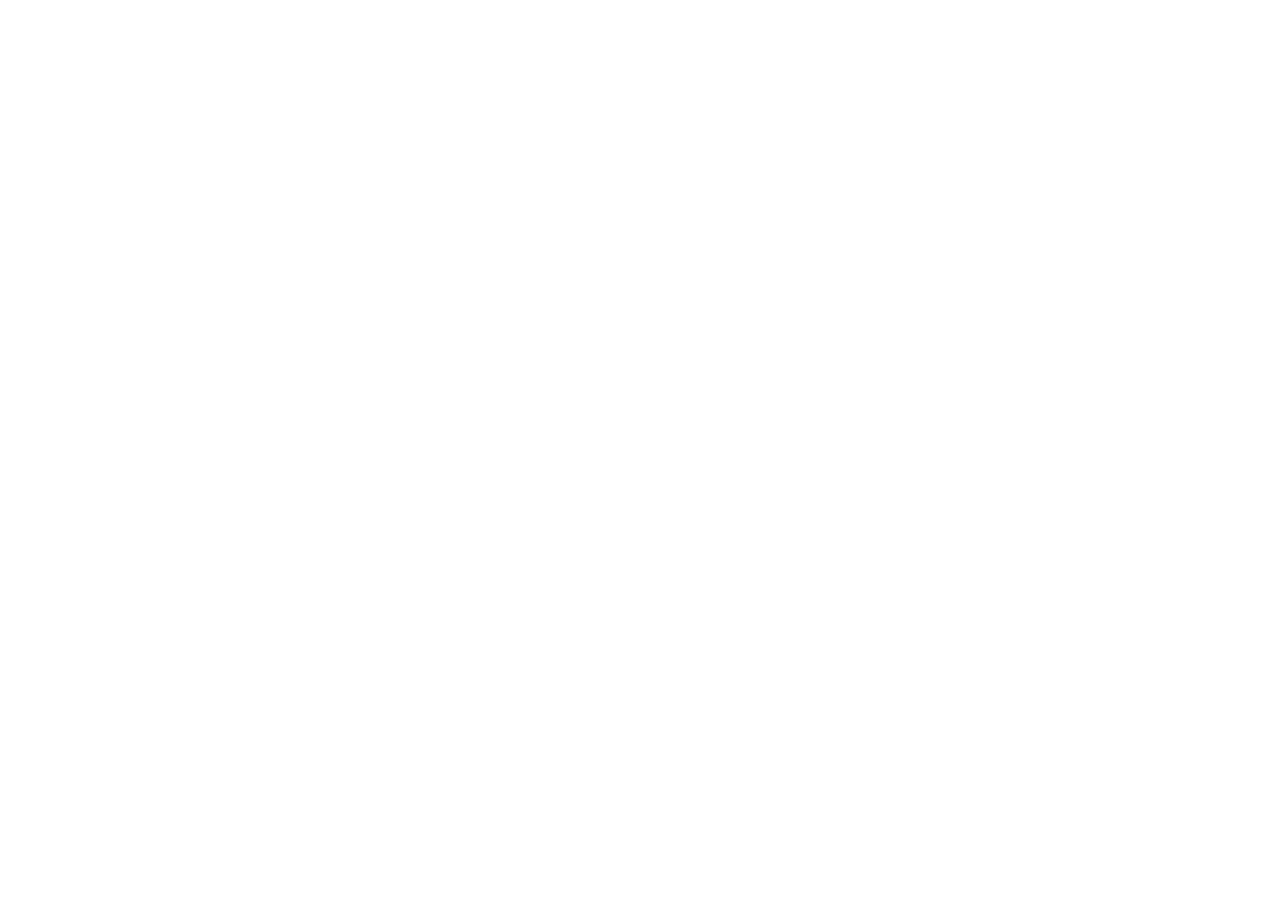
==== index.html @ 3fa6f73c "Create a project environment" ====
<!doctype html>
<html lang="ar" dir="rtl">
    <!-- Begin: Head Section -->
    <head>
        <meta charset="utf-8">
        <meta name="viewport" content="width=device-width, initial-scale=1">
        <title>Project-2 CSS</title>
        <!-- Begin: Css Files -->
        <link href="https://cdn.jsdelivr.net/npm/bootstrap@5.3.3/dist/css/bootstrap.min.css" rel="stylesheet" integrity="sha384-QWTKZyjpPEjISv5WaRU9OFeRpok6YctnYmDr5pNlyT2bRjXh0JMhjY6hW+ALEwIH" crossorigin="anonymous">
        <link rel="stylesheet" href="css/style.css">
        <!-- End: Css Files --> 
    </head>
    <!-- End: Head Section -->

    <!-- //////////////////////////////////////////////////////////////////////////////////////////////////////////////////////////////////// -->
    
    <!-- Begin: Body Section -->
    <body>
        <!-- Begin: Header Section -->
        <header>

        </header>
        <!-- Begin: Header Section -->

        <!-- ================================================================================================================================ -->
        <!-- ================================================================================================================================ -->

        <!-- Begin: Main Section -->

        <!-- Begin: Main Section -->

        <!-- ================================================================================================================================ -->
        <!-- ================================================================================================================================ -->
         
        <!-- Begin: Footer Section -->

        <!-- Begin: Footer Section -->

        <!-- //////////////////////////////////////////////////////////////////////////////////////////////////////////////////////////////// -->
        <!-- Begin: Js File For Bootstrap -->
        <script src="https://cdn.jsdelivr.net/npm/bootstrap@5.3.3/dist/js/bootstrap.bundle.min.js" integrity="sha384-YvpcrYf0tY3lHB60NNkmXc5s9fDVZLESaAA55NDzOxhy9GkcIdslK1eN7N6jIeHz" crossorigin="anonymous"></script>
        <!-- End: Js File For Bootstrap -->
    </body>
    <!-- End: Body Section -->
</html>
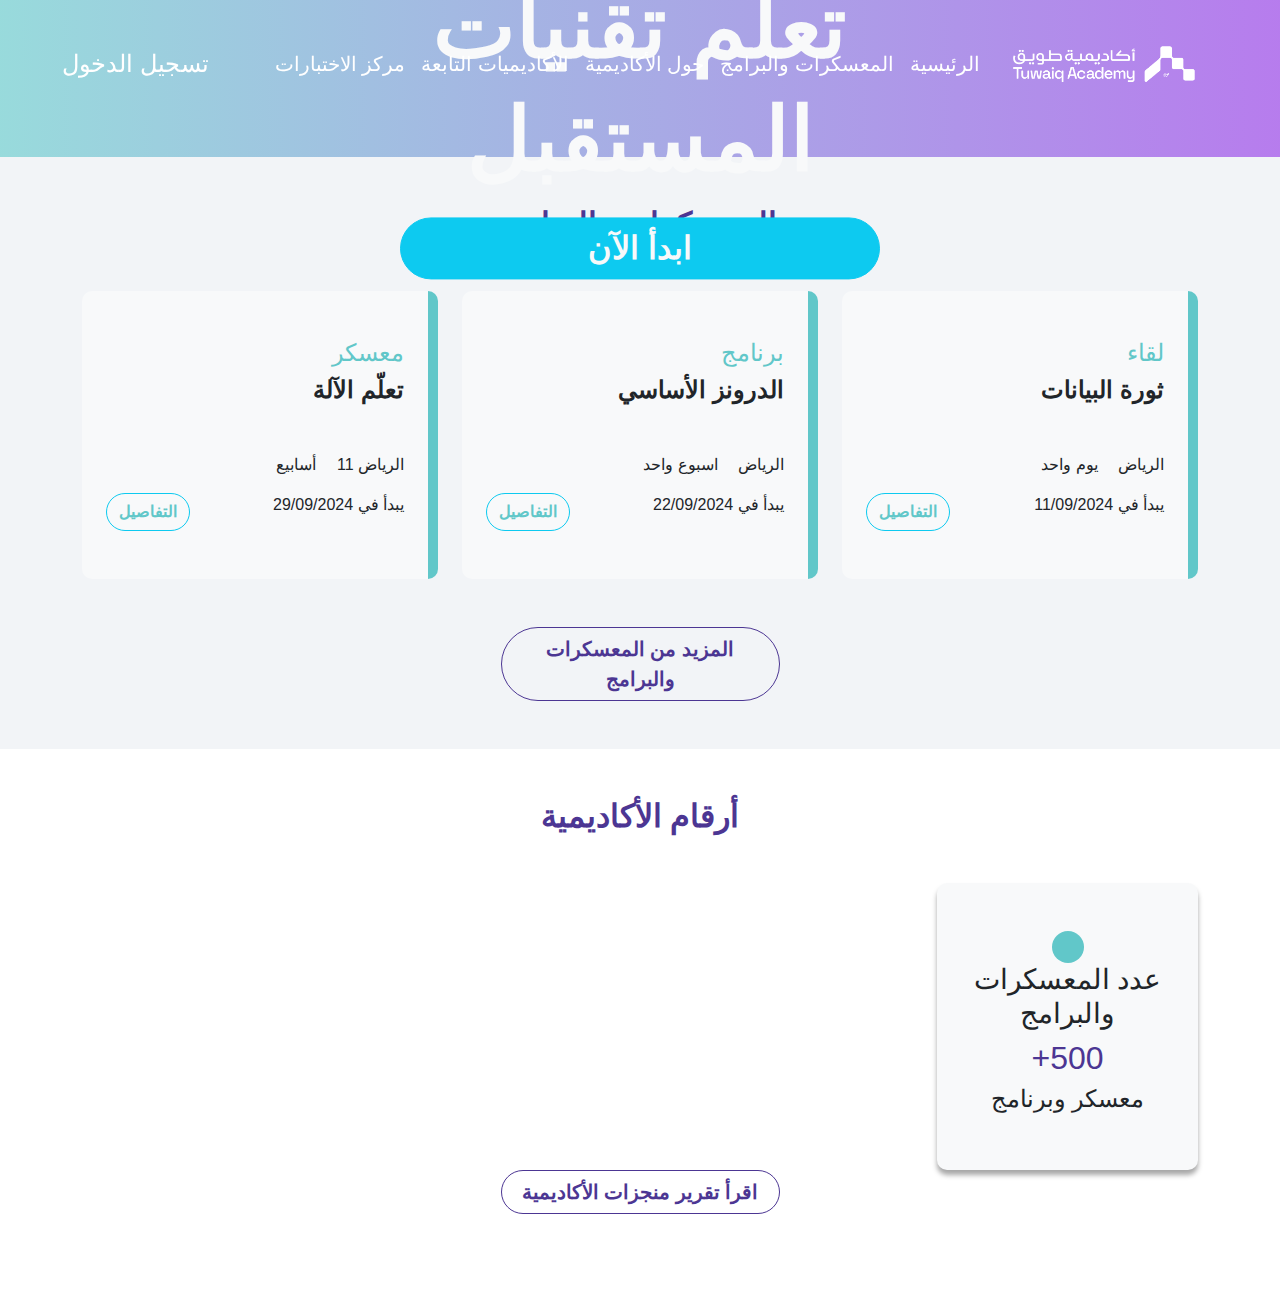
==== commit 0dea85d2: "Start Part Numbers Of Tuwaiq" ====
--- a/index.html
+++ b/index.html
@@ -7,6 +7,10 @@
         <title>Project-2 CSS</title>
         <!-- Begin: Css Files -->
         <link href="https://cdn.jsdelivr.net/npm/bootstrap@5.3.3/dist/css/bootstrap.min.css" rel="stylesheet" integrity="sha384-QWTKZyjpPEjISv5WaRU9OFeRpok6YctnYmDr5pNlyT2bRjXh0JMhjY6hW+ALEwIH" crossorigin="anonymous">
+        <link rel="preconnect" href="https://fonts.googleapis.com">
+        <link rel="preconnect" href="https://fonts.gstatic.com" crossorigin>
+        <link href="https://fonts.googleapis.com/css2?family=IBM+Plex+Sans+Arabic:wght@100;200;300;400;500;600;700&display=swap" rel="stylesheet">
+        <link rel="stylesheet" href="https://cdnjs.cloudflare.com/ajax/libs/font-awesome/6.6.0/css/all.min.css" integrity="sha512-Kc323vGBEqzTmouAECnVceyQqyqdsSiqLQISBL29aUW4U/M7pSPA/gEUZQqv1cwx4OnYxTxve5UMg5GT6L4JJg==" crossorigin="anonymous" referrerpolicy="no-referrer" />
         <link rel="stylesheet" href="css/style.css">
         <!-- End: Css Files --> 
     </head>
@@ -17,8 +21,79 @@
     <!-- Begin: Body Section -->
     <body>
         <!-- Begin: Header Section -->
-        <header>
-
+        <header class="position-relative w-100 h-100">
+            <!-- Begin: Navbar Section -->
+            <nav class="navbar navbar-expand-lg pt-3 fixed-top">
+                <div class="container-fluid me-5">
+                    <a class="navbar-brand" style="width: 200px;" href="index.html">
+                        <img src="images/logo.png" class="img-fluid" alt="Logo Of Website">
+                    </a>
+
+                    <button class="navbar-toggler bg-light" type="button" data-bs-toggle="collapse" data-bs-target="#navbarSupportedContent" aria-controls="navbarSupportedContent" aria-expanded="false" aria-label="Toggle navigation">
+                        <span class="navbar-toggler-icon"></span>
+                    </button>
+
+                    <div class="collapse navbar-collapse" id="navbarSupportedContent">
+                        <ul class="navbar-nav me-auto mb-2 mb-lg-0 w-100 p-3">
+                            <li class="nav-item d-flex align-items-center">
+                                <a class="nav-link active fs-5 fw-lighter" aria-current="page" href="index.html">
+                                    الرئيسية
+                                </a>
+                            </li>
+
+                            <li class="nav-item">
+                                <a class="nav-link fs-5 fw-lighter" href="https://tuwaiq.edu.sa/bootcamps?category=ac41152d-f228-8af4-8406-e0cda6df6c35&type=NORMAL">
+                                    المعسكرات والبرامج
+                                </a>
+                            </li>
+
+                            <li class="nav-item">
+                                <a class="nav-link fs-5 fw-lighter" href="about-tuwaiq.html">
+                                    حول الأكاديمية
+                                </a>
+                            </li>
+
+                            <li class="nav-item">
+                                <a class="nav-link fs-5 fw-lighter" href="#">
+                                    الأكاديميات التابعة
+                                </a>
+                            </li>
+
+                            <li class="nav-item">
+                                <a class="nav-link fs-5 fw-lighter" href="https://tuwaiq.edu.sa/testcenter">
+                                    مركز الاختبارات
+                                </a>
+                            </li>
+                        </ul>
+
+                        <div class="d-flex w-25">
+                            <a class="nav-link fs-4 fw-normal login" href="https://auth.tuwaiq.edu.sa/Identity/Account/Login?ReturnUrl=%2Fconnect%2Fauthorize%3Fclient_id%3Dtuwaiq_landing%26redirect_uri%3Dhttps%253A%252F%252Ftuwaiq.edu.sa%252Fsignin-oidc%26response_type%3Dcode%26scope%3Dopenid%2520profile%2520email%2520roles%2520identity_service_scope%2520initiatives_service_scope%2520forms_service_scope%2520landing_page_service_scope%2520operation_service_scope%26code_challenge%3DIh1VyEpwLc3MwgF4HR4FzEIBaDTBmeUr2RB46OrPZEs%26code_challenge_method%3DS256%26response_mode%3Dform_post%26nonce%3D638612178940738158.NGYwZDdhZmUtOGU0ZC00MmQ0LThjNDEtMWVhMmIyNzdkN2Y2YzljOWNiNzYtN2EyYS00MzM4LTlmOWQtM2Q2NDQ4ODhlMDA4%26state%[base64]%26x-client-SKU%3DID_NET6_0%26x-client-ver%3D6.35.0.0%26prompt%3D">
+                                تسجيل الدخول
+                            </a>
+                        </div>
+                    </div>
+                </div>
+            </nav>
+            <!-- End: Navbar Section -->
+             
+            <!-- ============================================================================================================================ -->
+            <!-- ============================================================================================================================ -->
+
+            <!-- Begin: Content For Header -->
+            <div class="headerContent">
+                <video src="https://tuwaiq.edu.sa/videos/introS2.mp4" style="max-height: 100vh; width: 100%" class="object-fit-cover" autoplay></video>
+
+                <div class="cover"></div>
+            
+                <div class="position-absolute top-50 start-50 translate-middle text-center w-50 mt-5">
+                    <h2 class="text-light fw-bold" style="font-size: 5.5em;">تعلم تقنيات</h2>
+
+                    <h2 class="text-light fw-bold" style="font-size: 5.5em;">المستقبل</h2>
+
+                    <a href="https://tuwaiq.edu.sa/bootcamps?category=ac41152d-f228-8af4-8406-e0cda6df6c35&type=NORMAL"><button class="btn btn-info w-75 rounded-pill text-light fw-bold mt-3" style="font-size: 2rem;">ابدأ الآن</button></a>
+                </div>
+            </div>
+            <!-- End: Content For Header -->
         </header>
         <!-- Begin: Header Section -->
 
@@ -26,7 +101,105 @@
         <!-- ================================================================================================================================ -->
 
         <!-- Begin: Main Section -->
-
+        <main>
+            <!-- Begin: Camps And Programs -->
+            <section class="camps-Programs py-5 text-center">
+                <div class="container">
+                    <h2 class="fs-2 fw-bold">المعسكرات والبرامج</h2>
+                    <div class="row my-5">
+                        <div class="col-sx-12 col-md-4">
+                            <div class="bg-light py-5 px-4 text-end campsProgramsCard">
+                                <h4>لقاء</h4>
+
+                                <h3 class="fs-4 fw-bold mb-5">ثورة البيانات</h3>
+
+                                <div>
+                                    <i class="fa-solid fa-location-dot fs-6"></i> <span class="fs-6">الرياض</span>
+                                    <i class="fa-solid fa-calendar-minus fs-6 me-3"></i> <span class="fs-6">يوم واحد</span>
+                                </div>
+
+                                <div class="d-flex justify-content-between mt-3">
+                                    <div><i class="fa-solid fa-calendar-days fs-6"></i> <span class="fs-6">يبدأ في 11/09/2024</span></div>
+                                    <a href="https://tuwaiq.edu.sa/bootcamp/LorMq9rw/view"><button class="btn btn-info rounded-pill bg-light fw-bold">التفاصيل</button></a>
+                                </div>
+                            </div>
+                        </div>
+
+                        <!-- ================================================================================================================ -->
+                        
+                        <div class="col-sx-12 col-md-4">
+                            <div class="bg-light py-5 px-4 text-end campsProgramsCard">
+                                <h4>برنامج</h4>
+
+                                <h3 class="fs-4 fw-bold mb-5">الدرونز الأساسي</h3>
+
+                                <div>
+                                    <i class="fa-solid fa-location-dot fs-6"></i> <span class="fs-6">الرياض</span>
+                                    <i class="fa-solid fa-calendar-minus fs-6 me-3"></i> <span class="fs-6">اسبوع واحد</span>
+                                </div>
+
+                                <div class="d-flex justify-content-between mt-3">
+                                    <div><i class="fa-solid fa-calendar-days fs-6"></i> <span class="fs-6">يبدأ في 22/09/2024</span></div>
+                                    <a href="https://tuwaiq.edu.sa/bootcamp/Wq76WMDP/view"><button class="btn btn-info rounded-pill bg-light fw-bold">التفاصيل</button></a>
+                                </div>
+                            </div>
+                        </div>
+
+                        <!-- ================================================================================================================ -->
+
+                        <div class="col-sx-12 col-md-4">
+                            <div class="bg-light py-5 px-4 text-end campsProgramsCard">
+                                <h4>معسكر</h4>
+
+                                <h3 class="fs-4 fw-bold mb-5">تعلّم الآلة</h3>
+
+                                <div>
+                                    <i class="fa-solid fa-location-dot fs-6"></i> <span class="fs-6">الرياض</span>
+                                    <i class="fa-solid fa-calendar-minus fs-6 me-3"></i> <span class="fs-6">11 أسابيع</span>
+                                </div>
+
+                                <div class="d-flex justify-content-between mt-3">
+                                    <div><i class="fa-solid fa-calendar-days fs-6"></i> <span class="fs-6">يبدأ في 29/09/2024</span></div>
+                                    <a href="https://tuwaiq.edu.sa/bootcamp/ER1LVQKN/view"><button class="btn btn-info rounded-pill bg-light fw-bold">التفاصيل</button></a>
+                                </div>
+                            </div>
+                        </div>
+                    </div>
+
+                    <a href="https://tuwaiq.edu.sa/bootcamps?category=ac41152d-f228-8af4-8406-e0cda6df6c35&type=NORMAL"><button class="btn w-25 rounded-pill text-light fs-5 fw-bold campsPrograms-btn">المزيد من المعسكرات والبرامج</button></a>
+                </div>
+            </section>
+            <!-- End: Camps And Programs -->
+
+            <!-- ---------------------------------------------------------------------------------------------------------------------------- -->
+            <!-- ---------------------------------------------------------------------------------------------------------------------------- -->
+            <!-- ---------------------------------------------------------------------------------------------------------------------------- -->
+            
+            <!-- Begin: Tuwaiq Numbers -->
+            <section class="tuwaiqNums py-5 text-center">
+                <div class="container">
+                    <h2 class="fs-2 fw-bold">أرقام الأكاديمية</h2>
+                    <div class="row my-5">
+                        <div class="col-sx-12 col-md-3">
+                            <div class="bg-light py-5 px-4 numbers">
+                                <div class="icon p-3 "><i class="fa-brands fa-space-awesome fs-1"></i></div>
+
+                                <h3>عدد المعسكرات والبرامج</h3>
+
+                                <h2>500+</h2>
+
+                                <h4>معسكر وبرنامج</h4>
+                            </div>
+                        </div>
+
+                        <!-- ================================================================================================================ -->
+
+
+                    <a href="https://tuwaiq.edu.sa/bootcamps?category=ac41152d-f228-8af4-8406-e0cda6df6c35&type=NORMAL"><button class="btn w-25 rounded-pill text-light fs-5 fw-bold numbers-btn">اقرأ تقرير منجزات الأكاديمية</button></a>
+                </div>
+            </section>
+            <!-- End: Tuwaiq Numbers -->
+        </main>
         <!-- Begin: Main Section -->
 
         <!-- ================================================================================================================================ -->
--- a/css/style.css
+++ b/css/style.css
@@ -0,0 +1,179 @@
+/* All Screens (Default) */
+/* For All In The Website */
+* {
+    margin: 0;
+    padding: 0;
+    box-sizing: 0;
+}
+/*=== For All In The Website ===*/
+/* =========================================================================================================================================== */
+/* =========================================================================================================================================== */
+/* Body */
+body {
+    font-size: 1rem;
+    font-weight: 400;
+    line-height: 1.5rem;
+    font-family: IBMPlexSansArabic, sans-serif !important;
+}  
+/*=== Body ===*/
+/* =========================================================================================================================================== */
+/* =========================================================================================================================================== */
+/* Elements */
+a {
+    color: inherit;
+    text-decoration: inherit;
+}
+/*=== Elements ===*/
+/* =========================================================================================================================================== */
+/* =========================================================================================================================================== */
+/* Header Section */
+header {
+    max-width: 100vw;
+    max-height: 100vh;
+}
+
+header nav {
+    z-index: 1000;
+}
+
+header nav a {
+    color: #fff !important;
+    transition: all 0.3s;
+}
+
+header nav a:hover {
+    color: rgb(97, 199, 201) !important;
+}
+
+header .cover {
+    background: linear-gradient(to left, rgba(144, 54, 228, 0.65), rgba(97, 199, 201, 0.65));
+    width: 100%;
+    height: 100%;
+    position: absolute;
+    top: 0;
+    right: 0;
+    color: blueviolet;
+}
+/*=== Header Section ===*/
+/* =========================================================================================================================================== */
+/* =========================================================================================================================================== */
+/* Camps And Programs */
+main .camps-Programs {
+    background-color: #F2F4F7;
+}
+
+main .camps-Programs .container h2,
+main .tuwaiqNums h2 {
+    color: #4C3693;
+}
+
+main .camps-Programs .campsProgramsCard {
+    border-radius: 10px;
+    border-right: 10px solid rgb(97, 199, 201);
+    transition: all 0.3s;
+}
+
+main .camps-Programs .campsProgramsCard:hover {
+    margin: -0.5rem !important;
+}
+
+main .camps-Programs .campsProgramsCard h4 {
+    color: rgb(97, 199, 201);
+}
+
+main .camps-Programs .campsProgramsCard i {
+    color: rgb(156, 156, 156);
+}
+
+main .camps-Programs .campsProgramsCard button {
+    color: rgb(97, 199, 201);
+    transition: all 0.3s;
+}
+
+main .camps-Programs .campsProgramsCard button:hover {
+    color: #fff;
+    background-color: rgb(9, 159, 161) !important;
+}
+
+main .camps-Programs .campsPrograms-btn,
+main .tuwaiqNums .numbers-btn {
+    color: #4C3693 !important;
+    background-color: transparent;
+    border: 1px solid #4C3693;
+    transition: all 0.3s;
+}
+
+main .camps-Programs .campsPrograms-btn:hover,
+main .tuwaiqNums .numbers-btn:hover {
+    color: #fff !important;
+    background-color: #4C3693 !important;
+}
+/*=== Camps And Programs ===*/
+/* ------------------------------------------------------------------------------------------------------------------------------------------- */
+/* ------------------------------------------------------------------------------------------------------------------------------------------- */
+/* ------------------------------------------------------------------------------------------------------------------------------------------- */
+/* Tuwaiq Numbers */
+main .tuwaiqNums .numbers {
+    box-shadow: 0px 5px 5px rgb(168, 168, 168);
+    border-radius: 10px;
+    display: flex;
+    flex-direction: column;
+    justify-content: center;
+    align-items: center;
+}
+
+main .tuwaiqNums .numbers .icon {
+    background-color: rgb(97, 199, 201) !important;
+    border-radius: 50%;
+    width: fit-content;
+}
+
+main .tuwaiqNums .numbers .icon i {
+    color: #fff;
+}
+/*=== Tuwaiq Numbers ===*/
+/*/// All Screens (Default) ///*/
+/* /////////////////////////////////////////////////////////////////////////////////////////////////////////////////////////////////////////// */
+/* /////////////////////////////////////////////////////////////////////////////////////////////////////////////////////////////////////////// */
+/* /////////////////////////////////////////////////////////////////////////////////////////////////////////////////////////////////////////// */
+/*/// Phones And Tablets, 992px And Down ///*/
+/* Large devices (laptops/desktops, 992px and up) */
+@media only screen and (max-width: 991px) {
+    /* Header Section */
+    header nav .container-fluid {
+        margin: 0 !important;
+    }
+
+    header nav .navbar-collapse {
+        height: 100vh;
+        width: 100vw;
+        margin: 0;
+        background-color: #fff;
+    }
+
+    header nav .navbar-collapse a {
+        color: rgb(156, 156, 156) !important;
+        margin-right: 10px;
+        font-size: 1.5rem !important;
+    }
+
+    header nav .navbar-collapse .login {
+        font-size: 1.85rem !important;
+    }
+
+    header nav .navbar-collapse ul .active {
+        color: #4931AF !important;
+    }
+    /*=== Header Section ===*/
+}
+/*/// Phones And Tablets, 992px And Down ///*/
+/* /////////////////////////////////////////////////////////////////////////////////////////////////////////////////////////////////////////// */
+/* /////////////////////////////////////////////////////////////////////////////////////////////////////////////////////////////////////////// */
+/* /////////////////////////////////////////////////////////////////////////////////////////////////////////////////////////////////////////// */
+/* Large devices (laptops/desktops, 992px and up) */
+/* @media only screen and (min-height: 650px) {
+    nav {
+        background-color: #fff !important;
+    }
+
+} */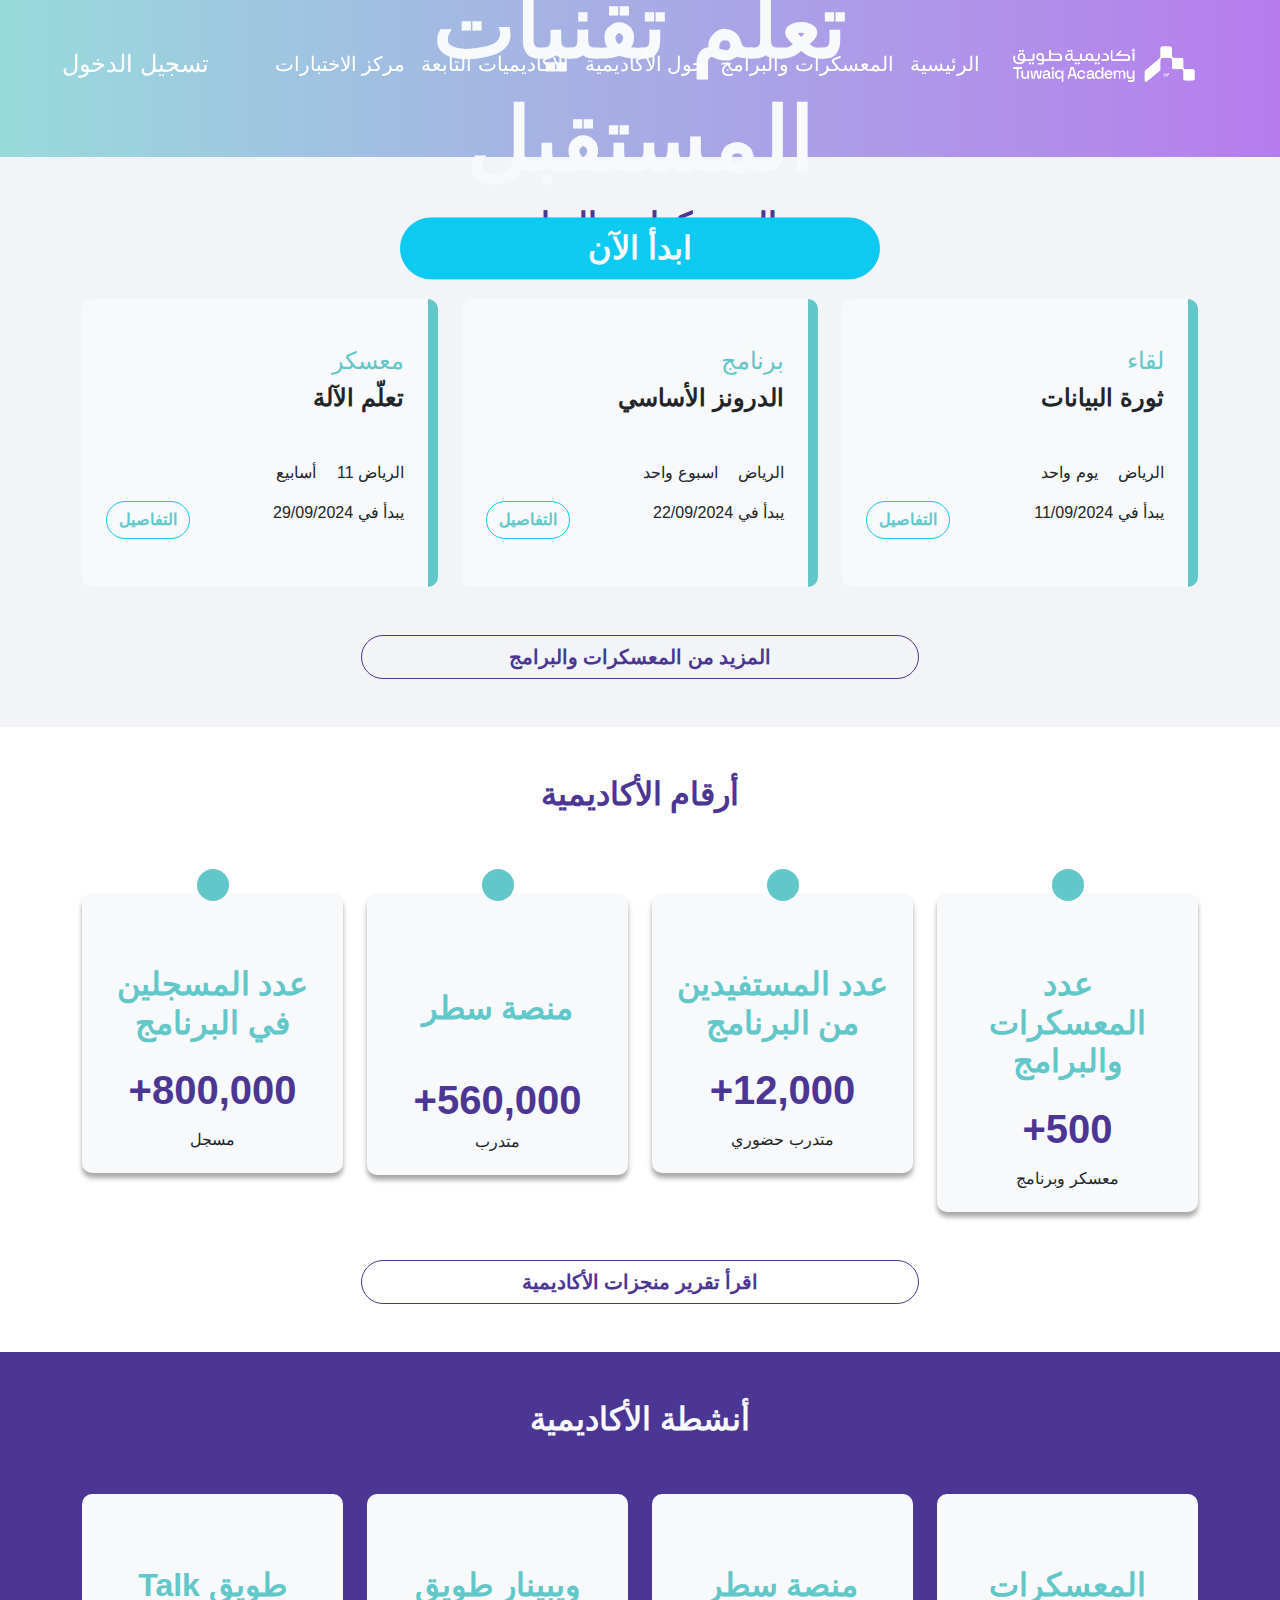
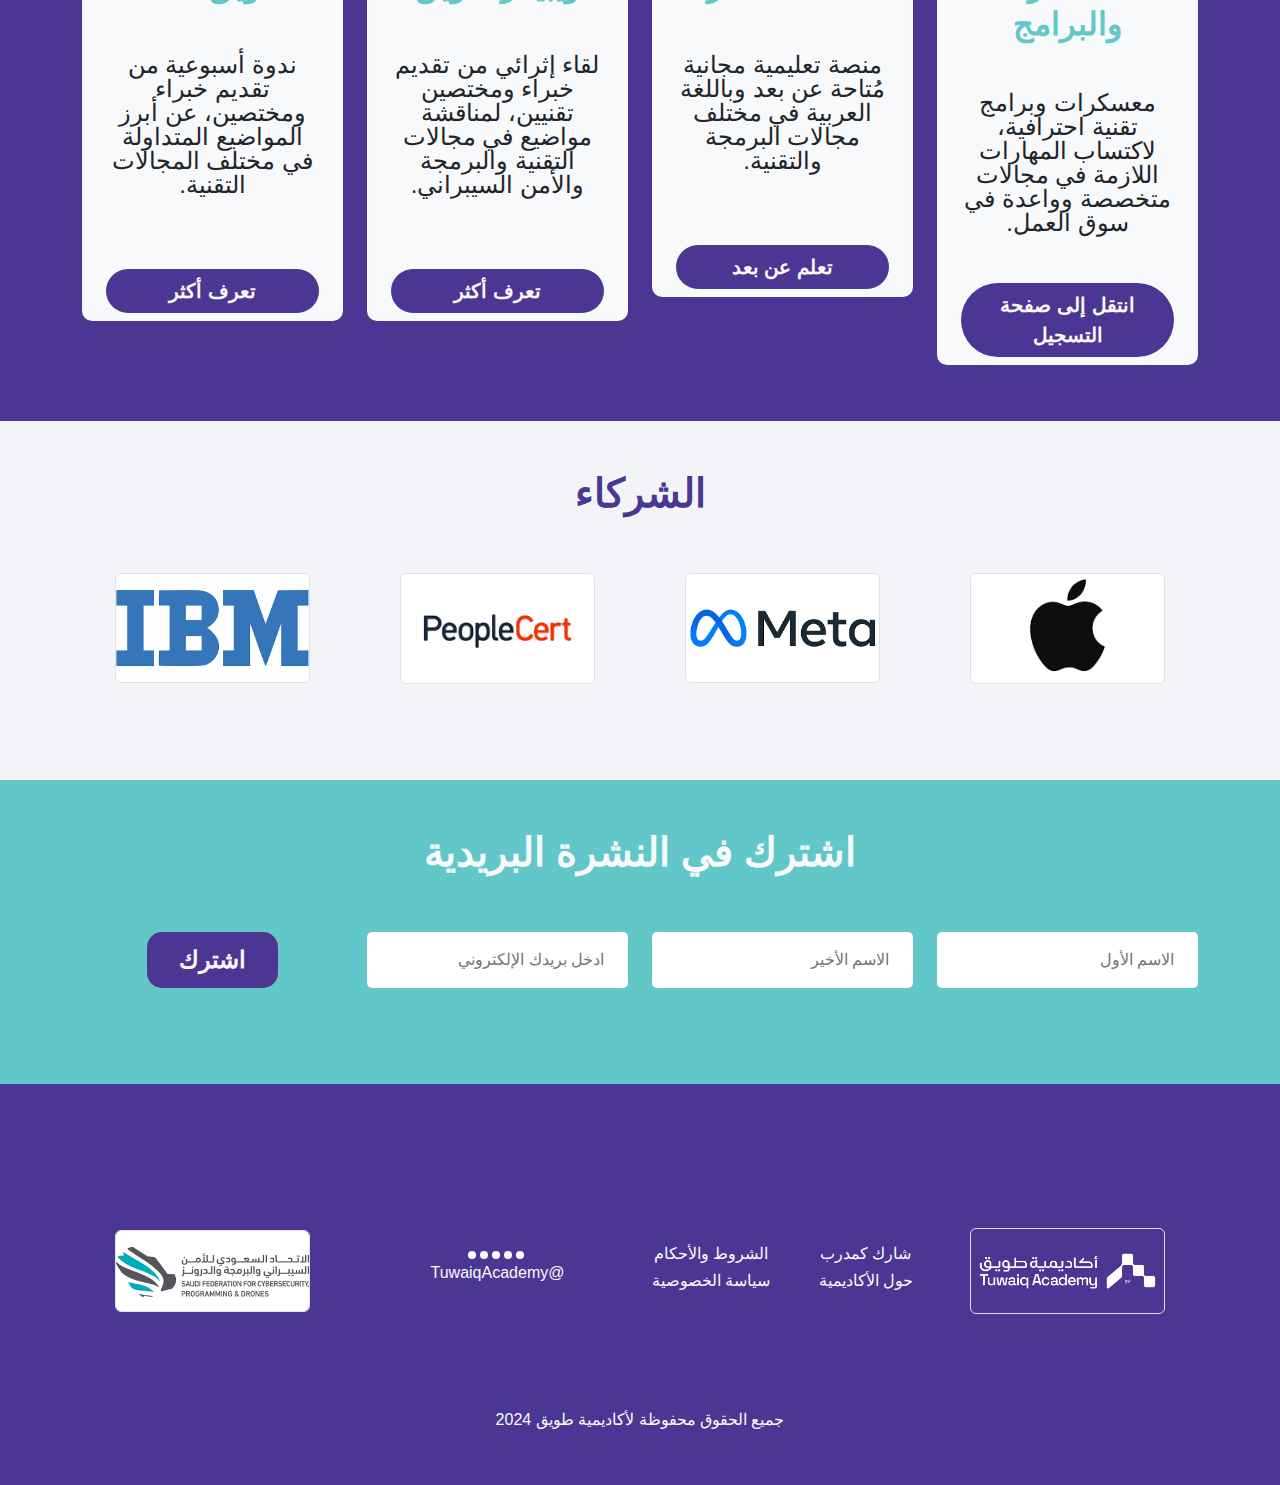
==== commit fd555070: "Finshed Home And About Pages" ====
--- a/index.html
+++ b/index.html
@@ -48,13 +48,13 @@
                             </li>
 
                             <li class="nav-item">
-                                <a class="nav-link fs-5 fw-lighter" href="about-tuwaiq.html">
+                                <a class="nav-link fs-5 fw-lighter" href="aboutTuwaiq.html">
                                     حول الأكاديمية
                                 </a>
                             </li>
 
                             <li class="nav-item">
-                                <a class="nav-link fs-5 fw-lighter" href="#">
+                                <a class="nav-link fs-5 fw-lighter" href="https://developeracademy.tuwaiq.edu.sa/">
                                     الأكاديميات التابعة
                                 </a>
                             </li>
@@ -107,7 +107,7 @@
                 <div class="container">
                     <h2 class="fs-2 fw-bold">المعسكرات والبرامج</h2>
                     <div class="row my-5">
-                        <div class="col-sx-12 col-md-4">
+                        <div class="col-xs-12 col-md-4 pt-2">
                             <div class="bg-light py-5 px-4 text-end campsProgramsCard">
                                 <h4>لقاء</h4>
 
@@ -127,7 +127,7 @@
 
                         <!-- ================================================================================================================ -->
                         
-                        <div class="col-sx-12 col-md-4">
+                        <div class="col-xs-12 col-md-4 pt-2">
                             <div class="bg-light py-5 px-4 text-end campsProgramsCard">
                                 <h4>برنامج</h4>
 
@@ -147,7 +147,7 @@
 
                         <!-- ================================================================================================================ -->
 
-                        <div class="col-sx-12 col-md-4">
+                        <div class="col-xs-12 col-md-4 pt-2">
                             <div class="bg-light py-5 px-4 text-end campsProgramsCard">
                                 <h4>معسكر</h4>
 
@@ -166,7 +166,9 @@
                         </div>
                     </div>
 
-                    <a href="https://tuwaiq.edu.sa/bootcamps?category=ac41152d-f228-8af4-8406-e0cda6df6c35&type=NORMAL"><button class="btn w-25 rounded-pill text-light fs-5 fw-bold campsPrograms-btn">المزيد من المعسكرات والبرامج</button></a>
+                    <a href="https://tuwaiq.edu.sa/bootcamps?category=ac41152d-f228-8af4-8406-e0cda6df6c35&type=NORMAL">
+                        <button class="btn w-50 rounded-pill text-light fs-5 fw-bold campsPrograms-btn">المزيد من المعسكرات والبرامج</button>
+                    </a>
                 </div>
             </section>
             <!-- End: Camps And Programs -->
@@ -180,25 +182,160 @@
                 <div class="container">
                     <h2 class="fs-2 fw-bold">أرقام الأكاديمية</h2>
                     <div class="row my-5">
-                        <div class="col-sx-12 col-md-3">
-                            <div class="bg-light py-5 px-4 numbers">
-                                <div class="icon p-3 "><i class="fa-brands fa-space-awesome fs-1"></i></div>
-
-                                <h3>عدد المعسكرات والبرامج</h3>
-
-                                <h2>500+</h2>
-
-                                <h4>معسكر وبرنامج</h4>
-                            </div>
-                        </div>
-
-                        <!-- ================================================================================================================ -->
-
-
-                    <a href="https://tuwaiq.edu.sa/bootcamps?category=ac41152d-f228-8af4-8406-e0cda6df6c35&type=NORMAL"><button class="btn w-25 rounded-pill text-light fs-5 fw-bold numbers-btn">اقرأ تقرير منجزات الأكاديمية</button></a>
+                        <div class="col-xs-12 col-md-3 pt-2">
+                            <div class="pt-4 cont-numbers">
+                                <div class="bg-light pt-5 pb-3 px-4 numbers">
+                                    <div class="icon p-3 mb-4"><i class="fa-brands fa-space-awesome fs-1 text-light"></i></div>
+
+                                    <h3 class="fs-2 fw-bold  my-4">عدد المعسكرات والبرامج</h3>
+
+                                    <h2 class="fs-1 fw-bold mb-3">500+</h2>
+
+                                    <h4 class=" fs-6 fw-normal">معسكر وبرنامج</h4>
+                                </div>
+                            </div>
+                        </div>
+
+                        <!-- ================================================================================================================ -->
+
+                        <div class="col-xs-12 col-md-3 pt-2">
+                            <div class="pt-4 cont-numbers">
+                                <div class="bg-light pt-5 pb-3 px-4 numbers">
+                                    <div class="icon p-3 mb-4"><i class="fa-solid fa-user fs-1 text-light"></i></div>
+
+                                    <h3 class="fs-2 fw-bold my-4">عدد المستفيدين من البرنامج</h3>
+
+                                    <h2 class="fs-1 fw-bold mb-3">12,000+</h2>
+
+                                    <h4 class=" fs-6 fw-normal">متدرب حضوري</h4>
+                                </div>
+                            </div>
+                        </div>
+
+                        <!-- ================================================================================================================ -->
+
+                        <div class="col-xs-12 col-md-3 pt-2">
+                            <div class="pt-4 cont-numbers">
+                                <div class="bg-light pt-5 pb-3 px-4 numbers">
+                                    <div class="icon p-3 mb-5"><i class="fa-solid fa-user fs-1 text-light"></i></div>
+
+                                    <h3 class="fs-2 fw-bold my-5">منصة سطر</h3>
+                                    <!-- <h3 class="fs-2 fw-bold mb-4">سطر</h3> -->
+
+
+                                    <h2 class="fs-1 fw-bold mb-2">560,000+</h2>
+
+                                    <h4 class=" fs-6 fw-normal">متدرب</h4>
+                                </div>
+                            </div>
+                        </div>
+
+                        <!-- ================================================================================================================ -->
+
+                        <div class="col-xs-12 col-md-3 pt-2">
+                            <div class="pt-4 cont-numbers">
+                                <div class="bg-light pt-5 pb-3 px-4 numbers">
+                                    <div class="icon p-3 mb-4"><i class="fa-solid fa-address-card fs-1 text-light"></i></div>
+
+                                    <h3 class="fs-2 fw-bold my-4">عدد المسجلين في البرنامج</h3>
+
+                                    <h2 class="fs-1 fw-bold mb-3">800,000+</h2>
+
+                                    <h4 class=" fs-6 fw-normal">مسجل</h4>
+                                </div>
+                            </div>
+                        </div>
+                    </div>
+                    
+                    <a href="https://tuwaiq.edu.sa/bootcamps?category=ac41152d-f228-8af4-8406-e0cda6df6c35&type=NORMAL">
+                        <button class="btn w-50 rounded-pill text-light fs-5 fw-bold numbers-btn">اقرأ تقرير منجزات الأكاديمية</button>
+                    </a>
                 </div>
             </section>
             <!-- End: Tuwaiq Numbers -->
+            
+            <!-- ---------------------------------------------------------------------------------------------------------------------------- -->
+            <!-- ---------------------------------------------------------------------------------------------------------------------------- -->
+            <!-- ---------------------------------------------------------------------------------------------------------------------------- -->
+
+            <!-- Begin: Tuwaiq Activities -->
+            <section class="tuwaiqActivities pt-5 pb-2 text-center">
+                <div class="container">
+                    <h2 class="fs-2 fw-bold text-light">أنشطة الأكاديمية</h2>
+                    <div class="row my-5">
+                        <div class="col-xs-12 col-md-3 pt-2">
+                            <div class="bg-light pt-3 pb-2 px-4 activities">
+                                <div class="icon p-3 mb-4"><i class="fa-solid fa-laptop fs-1"></i></div>
+
+                                <h3 class="fs-2 fw-bold mb-4">المعسكرات والبرامج</h3>
+
+                                <p class="fs-4 fw-light my-5">
+                                    معسكرات وبرامج تقنية احترافية، لاكتساب المهارات اللازمة في مجالات متخصصة وواعدة في سوق العمل.
+                                </p>
+
+                                <a href="https://tuwaiq.edu.sa/bootcamps?category=ac41152d-f228-8af4-8406-e0cda6df6c35&type=NORMAL">
+                                    <button class="btn w-100 rounded-pill text-light fs-5 fw-bold numbers-btn">انتقل إلى صفحة التسجيل</button>
+                                </a>
+                            </div>
+                        </div>
+
+                        <!-- ================================================================================================================ -->
+
+                        <div class="col-xs-12 col-md-3 pt-2">
+                            <div class="bg-light pt-3 pb-2 px-4 activities">
+                                <div class="icon p-3 mb-4"><i class="fa-solid fa-laptop fs-1"></i></div>
+
+                                <h3 class="fs-2 fw-bold mb-4">منصة سطر</h3>
+
+                                <p class="fs-4 fw-light my-5">
+                                    منصة تعليمية مجانية مُتاحة عن بعد وباللغة العربية في مختلف مجالات البرمجة والتقنية.
+                                </p>
+
+                                <a href="https://tuwaiq.edu.sa/?gad_source=1&gclid=Cj0KCQjw8--2BhCHARIsAF_w1gyJGF_gx_XAJBi-ZCWEc-FyyfCrYmHVO2xnDCE76ySZfVaNnAuny2EaAmV9EALw_wcB">
+                                    <button class="btn w-100 rounded-pill text-light fs-5 fw-bold numbers-btn mt-4">تعلم عن بعد</button>
+                                </a>
+                            </div>
+                        </div>
+
+                        <!-- ================================================================================================================ -->
+
+                        <div class="col-xs-12 col-md-3 pt-2">
+                            <div class="bg-light pt-3 pb-2 px-4 activities">
+                                <div class="icon p-3 mb-4"><i class="fa-solid fa-laptop fs-1"></i></div>
+
+                                <h3 class="fs-2 fw-bold mb-4">ويبينار طويق</h3>
+
+                                <p class="fs-4 fw-light my-5">
+                                    لقاء إثرائي من تقديم خبراء ومختصين تقنيين، لمناقشة مواضيع في مجالات التقنية والبرمجة والأمن السيبراني.
+                                </p>
+
+                                <a href="https://tuwaiq.edu.sa/?gad_source=1&gclid=Cj0KCQjw8--2BhCHARIsAF_w1gyJGF_gx_XAJBi-ZCWEc-FyyfCrYmHVO2xnDCE76ySZfVaNnAuny2EaAmV9EALw_wcB">
+                                    <button class="btn w-100 rounded-pill text-light fs-5 fw-bold numbers-btn mt-4">تعرف أكثر</button>
+                                </a>
+                            </div>
+                        </div>
+
+                        <!-- ================================================================================================================ -->
+
+                        <div class="col-xs-12 col-md-3 pt-2">
+                            <div class="bg-light pt-3 pb-2 px-4 activities">
+                                <div class="icon p-3 mb-4"><i class="fa-solid fa-laptop fs-1"></i></div>
+
+                                <h3 class="fs-2 fw-bold mb-4">طويق Talk</h3>
+
+                                <p class="fs-4 fw-light my-5">
+                                    ندوة أسبوعية من تقديم خبراء ومختصين، عن أبرز المواضيع المتداولة في مختلف المجالات التقنية.
+                                </p>
+
+                                <a href="https://tuwaiq.edu.sa/?gad_source=1&gclid=Cj0KCQjw8--2BhCHARIsAF_w1gyJGF_gx_XAJBi-ZCWEc-FyyfCrYmHVO2xnDCE76ySZfVaNnAuny2EaAmV9EALw_wcB">
+                                    <button class="btn w-100 rounded-pill text-light fs-5 fw-bold numbers-btn mt-4">تعرف أكثر</button>
+                                </a>
+                            </div>
+                        </div>
+                    </div>
+                </div>
+            </section>
+            <!-- End: Tuwaiq Activities -->
         </main>
         <!-- Begin: Main Section -->
 
@@ -206,7 +343,205 @@
         <!-- ================================================================================================================================ -->
          
         <!-- Begin: Footer Section -->
-
+        <footer class="text-center">
+            <!-- Begin: Partners Section -->
+            <section class="partners py-5">
+                <div class="container">
+                    <h2 class="fs-1 fw-semibold">الشركاء</h2>
+
+                    <div class="row my-5">
+                        <div class="col-xs-12 col-md-3 pt-2">
+                            <div>
+                                <img src="images/apple.png" class="object-fit-xxl-contain border rounded w-75" alt="Apple Image">
+                            </div>
+                        </div>
+
+                        <!-- ================================================================================================================ -->
+
+                        <div class="col-xs-12 col-md-3 pt-2">
+                            <div>
+                                <img src="images/meta.png" class="object-fit-xxl-contain border rounded w-75" alt="Meta Image">
+                            </div>
+                        </div>
+
+                        <!-- ================================================================================================================ -->
+                        
+                        <div class="col-xs-12 col-md-3 pt-2">
+                            <div>
+                                <img src="images/peoplecert.png" class="object-fit-xxl-contain border rounded w-75" alt="People Cert Image">
+                            </div>
+                        </div>
+
+                        <!-- ================================================================================================================ -->
+
+                        <div class="col-xs-12 col-md-3 pt-2">
+                            <div>
+                                <img src="images/ibm.png" class="object-fit-xxl-contain border rounded w-75" alt="IBM Image">
+                            </div>
+                        </div>
+                    </div>
+                </div>
+            </section>
+            <!-- End: Partners Section -->
+
+            <!-- ---------------------------------------------------------------------------------------------------------------------------- -->
+            <!-- ---------------------------------------------------------------------------------------------------------------------------- -->
+            <!-- ---------------------------------------------------------------------------------------------------------------------------- -->
+
+            <!-- Begin: Newsletter Section -->
+            <section class="newsletter py-5">
+                <div class="container">
+                    <h2 class="fs-1 fw-semibold text-light">اشترك في النشرة البريدية</h2>
+                    
+                    <form action="https://tuwaiq.edu.sa/" method="POST" class="my-5 text-center">
+                        <div class="row">
+                            <div class="col-xs-12 col-md-3 pt-2">
+                                <div>
+                                    <input class="w-100 px-4 py-3" type="text" required placeholder="الاسم الأول">                                        
+                                </div>
+                            </div>
+
+                            <!-- ================================================================================================================ -->
+
+                            <div class="col-xs-12 col-md-3 pt-2">
+                                <div>
+                                    <input class="w-100 px-4 py-3" type="text" required placeholder="الاسم الأخير">
+                                </div>
+                            </div>
+
+                            <!-- ================================================================================================================ -->
+                            
+                            <div class="col-xs-12 col-md-3 pt-2">
+                                <div>
+                                    <input class="w-100 px-4 py-3" type="email" required placeholder="ادخل بريدك الإلكتروني">
+                                </div>
+                            </div>
+
+                            <!-- ================================================================================================================ -->
+
+                            <div class="col-xs-12 col-md-3 pt-2">
+                                <div>
+                                    <input class="btn-newsletter w-50 px-4 py-3 text-light fw-bold fs-4" type="button" value="اشترك">
+                                </div>
+                            </div>
+                        </div>
+                    </form>
+                </div>
+            </section>
+            <!-- End: Newsletter Section -->
+
+            <!-- ---------------------------------------------------------------------------------------------------------------------------- -->
+            <!-- ---------------------------------------------------------------------------------------------------------------------------- -->
+            <!-- ---------------------------------------------------------------------------------------------------------------------------- -->
+
+            <!-- Begin: Finish Footer Section -->
+            <section class="finishFooter py-5">
+                <div class="container">
+                        <div class="row d-flex align-items-center py-5">
+                            <div class="col-xs-12 col-md-3 mt-5">
+                                <div>
+                                    <img src="images/logo.png" class="object-fit-xxl-contain border rounded w-75" alt="Logo Image">                        
+                                </div>
+                            </div>
+
+                            <!-- ================================================================================================================ -->
+
+                            <div class="col-xs-12 col-md-3 mt-5 d-flex justify-content-between">
+                                <div>
+                                    <a href="https://tuwaiq.edu.sa/">
+                                        <h4 class="fs-6 fw-normal text-light">
+                                            شارك كمدرب
+                                        </h4>
+                                    </a>
+                                    <a href="aboutTuwaiq.html">
+                                        <h4 class="fs-6 fw-normal text-light">
+                                            حول الأكاديمية
+                                        </h4>
+                                    </a>
+                                </div>
+                                <div>
+                                    <a href="https://tuwaiq.edu.sa/">
+                                        <h4 class="fs-6 fw-normal text-light">
+                                            الشروط والأحكام 
+                                        </h4>
+                                    </a>
+                                    <a href="https://tuwaiq.edu.sa/">
+                                        <h4 class="fs-6 fw-normal text-light">
+                                            سياسة الخصوصية 
+                                        </h4>
+                                    </a>
+                                </div>
+                            </div>
+
+                            <!-- ================================================================================================================ -->
+                            
+                            <div class="col-xs-12 col-md-3 mt-5">
+                                <div>
+                                    <div class="d-flex justify-content-center" dir="ltr">
+                                        <div>
+                                            <a href="https://tuwaiq.edu.sa/">
+                                                <div class="contIcon p-1 me-1 mb-1">
+                                                    <i class="fa-brands fa-discord icon fs-6 fa-fw"></i>
+                                                </div>
+                                            </a>
+                                        </div> 
+
+                                        <div>
+                                            <a href="https://tuwaiq.edu.sa/">
+                                                <div class="contIcon p-1 me-1 mb-1">
+                                                    <i class="fa-brands fa-x-twitter icon fs-6 fa-fw"></i>
+                                                </div>
+                                            </a>
+                                        </div> 
+
+                                        <div>
+                                            <a href="https://tuwaiq.edu.sa/">
+                                                <div class="contIcon p-1 me-1 mb-1">
+                                                    <i class="fa-brands fa-youtube icon fs-6 fa-fw"></i>
+                                                </div>
+                                            </a>
+                                        </div> 
+
+                                        <div>
+                                            <a href="https://tuwaiq.edu.sa/">
+                                                <div class="contIcon p-1 me-1 mb-1">
+                                                    <i class="fa-brands fa-square-snapchat icon fs-6 fa-fw"></i>
+                                                </div>
+                                            </a>
+                                        </div> 
+
+                                        <div>
+                                            <a href="https://tuwaiq.edu.sa/">
+                                                <div class="contIcon p-1 me-1 mb-1">
+                                                    <i class="fa-brands fa-linkedin icon fs-6 fa-fw"></i>
+                                                </div>
+                                            </a>
+                                        </div> 
+                                    </div>
+                                    <h4 class="fs-6 fw-normal text-light">
+                                        @TuwaiqAcademy 
+                                    </h4>
+                                </div>
+                            </div>
+
+                            <!-- ================================================================================================================ -->
+
+                            <div class="col-xs-12 col-md-3 mt-5">
+                                <div>
+                                    <img src="images/logo2.png" class="object-fit-xxl-contain border rounded w-75" alt="Logo 2 Image">
+                                </div>
+                            </div>
+                        </div>
+
+                        <div class="d-flex justify-content-center align-items-center mt-5">
+                            <h3 class="fs-6 text-light">
+                                جميع الحقوق محفوظة لأكاديمية طويق 2024
+                            </h3>
+                        </div>
+                </div>
+            </section>
+            <!-- End: Finish Footer Section -->
+        </footer>
         <!-- Begin: Footer Section -->
 
         <!-- //////////////////////////////////////////////////////////////////////////////////////////////////////////////////////////////// -->
--- a/css/style.css
+++ b/css/style.css
@@ -54,9 +54,10 @@
     right: 0;
     color: blueviolet;
 }
-/*=== Header Section ===*/
-/* =========================================================================================================================================== */
-/* =========================================================================================================================================== */
+/*/// Header Section ///*/
+/* =========================================================================================================================================== */
+/* =========================================================================================================================================== */
+/* Main Section */
 /* Camps And Programs */
 main .camps-Programs {
     background-color: #F2F4F7;
@@ -122,16 +123,124 @@
     align-items: center;
 }
 
+main .tuwaiqNums .cont-numbers {
+    position: relative;
+}
+
 main .tuwaiqNums .numbers .icon {
     background-color: rgb(97, 199, 201) !important;
     border-radius: 50%;
     width: fit-content;
+    position: absolute;
+    top: 0;
+    left: 50;
+
 }
 
 main .tuwaiqNums .numbers .icon i {
     color: #fff;
 }
+
+main .tuwaiqNums .numbers h3 {
+    color: rgb(97, 199, 201) !important;
+}
+
+main .tuwaiqNums .numbers h2 {
+    color: #4C3693;
+}
 /*=== Tuwaiq Numbers ===*/
+/* ------------------------------------------------------------------------------------------------------------------------------------------- */
+/* ------------------------------------------------------------------------------------------------------------------------------------------- */
+/* ------------------------------------------------------------------------------------------------------------------------------------------- */
+/* Tuwaiq Activities */
+main .tuwaiqActivities {
+    background-color: #4C3693;
+}
+
+main .tuwaiqActivities .activities {
+    border-radius: 10px;
+}
+
+main .tuwaiqActivities .activities .icon i {
+    color: #4C3693;
+}
+
+main .tuwaiqActivities .activities h3 {
+    color: rgb(97, 199, 201);
+}
+
+main .tuwaiqActivities .activities a button {
+    background-color: #4C3693; 
+    transition: all 0.3s;
+}
+
+main .tuwaiqActivities .activities a button:hover {
+    background-color: #fff;
+    color: #4C3693 !important; 
+}
+/*=== Tuwaiq Activities ===*/
+/*/// Main Section ///*/
+/* =========================================================================================================================================== */
+/* =========================================================================================================================================== */
+/* Footer Section */
+/* Partners */
+footer .partners {
+    background-color: #F2F4F7;
+}
+
+footer .partners h2 {
+    color: #4C3693;
+}
+/*=== Partners ===*/
+/* ------------------------------------------------------------------------------------------------------------------------------------------- */
+/* ------------------------------------------------------------------------------------------------------------------------------------------- */
+/* ------------------------------------------------------------------------------------------------------------------------------------------- */
+/* Newsletter */
+footer .newsletter {
+    background-color: rgb(97, 199, 201);
+}
+
+footer .newsletter input {
+    border-radius: 5px;
+    border: none;
+    outline: #4931AF;
+}
+
+footer .newsletter .btn-newsletter {
+    background-color: #4C3693 !important;
+    transition: all 0.3s;
+    border-radius: 15px;
+}
+
+footer .newsletter .btn-newsletter:hover {
+    color: #4C3693 !important;
+    background-color: #fff !important;
+}
+/*=== Newsletter ===*/
+/* ------------------------------------------------------------------------------------------------------------------------------------------- */
+/* ------------------------------------------------------------------------------------------------------------------------------------------- */
+/* ------------------------------------------------------------------------------------------------------------------------------------------- */
+/* Finish Footer */
+footer .finishFooter {
+    background-color: #4C3693;
+}
+
+footer .finishFooter .contIcon {
+    background-color: #fff !important;
+    width: fit-content;
+    border-radius: 50%;
+}
+
+footer .finishFooter .contIcon:hover {
+    padding: 6px !important;
+}
+
+footer .finishFooter .icon {
+    color: #4C3693;
+}
+
+/*=== Finish Footer ===*/
+/*/// Footer Section ///*/
 /*/// All Screens (Default) ///*/
 /* /////////////////////////////////////////////////////////////////////////////////////////////////////////////////////////////////////////// */
 /* /////////////////////////////////////////////////////////////////////////////////////////////////////////////////////////////////////////// */
@@ -164,6 +273,14 @@
     header nav .navbar-collapse ul .active {
         color: #4931AF !important;
     }
+
+    header .headerContent h2 {
+        font-size: 2.6rem !important;
+    }
+
+    header .headerContent a button {
+        font-size: 1.3rem !important;
+    }
     /*=== Header Section ===*/
 }
 /*/// Phones And Tablets, 992px And Down ///*/
@@ -171,9 +288,8 @@
 /* /////////////////////////////////////////////////////////////////////////////////////////////////////////////////////////////////////////// */
 /* /////////////////////////////////////////////////////////////////////////////////////////////////////////////////////////////////////////// */
 /* Large devices (laptops/desktops, 992px and up) */
-/* @media only screen and (min-height: 650px) {
+/* @media only screen and (min-height: 100vh) {
     nav {
         background-color: #fff !important;
     }
-
 } */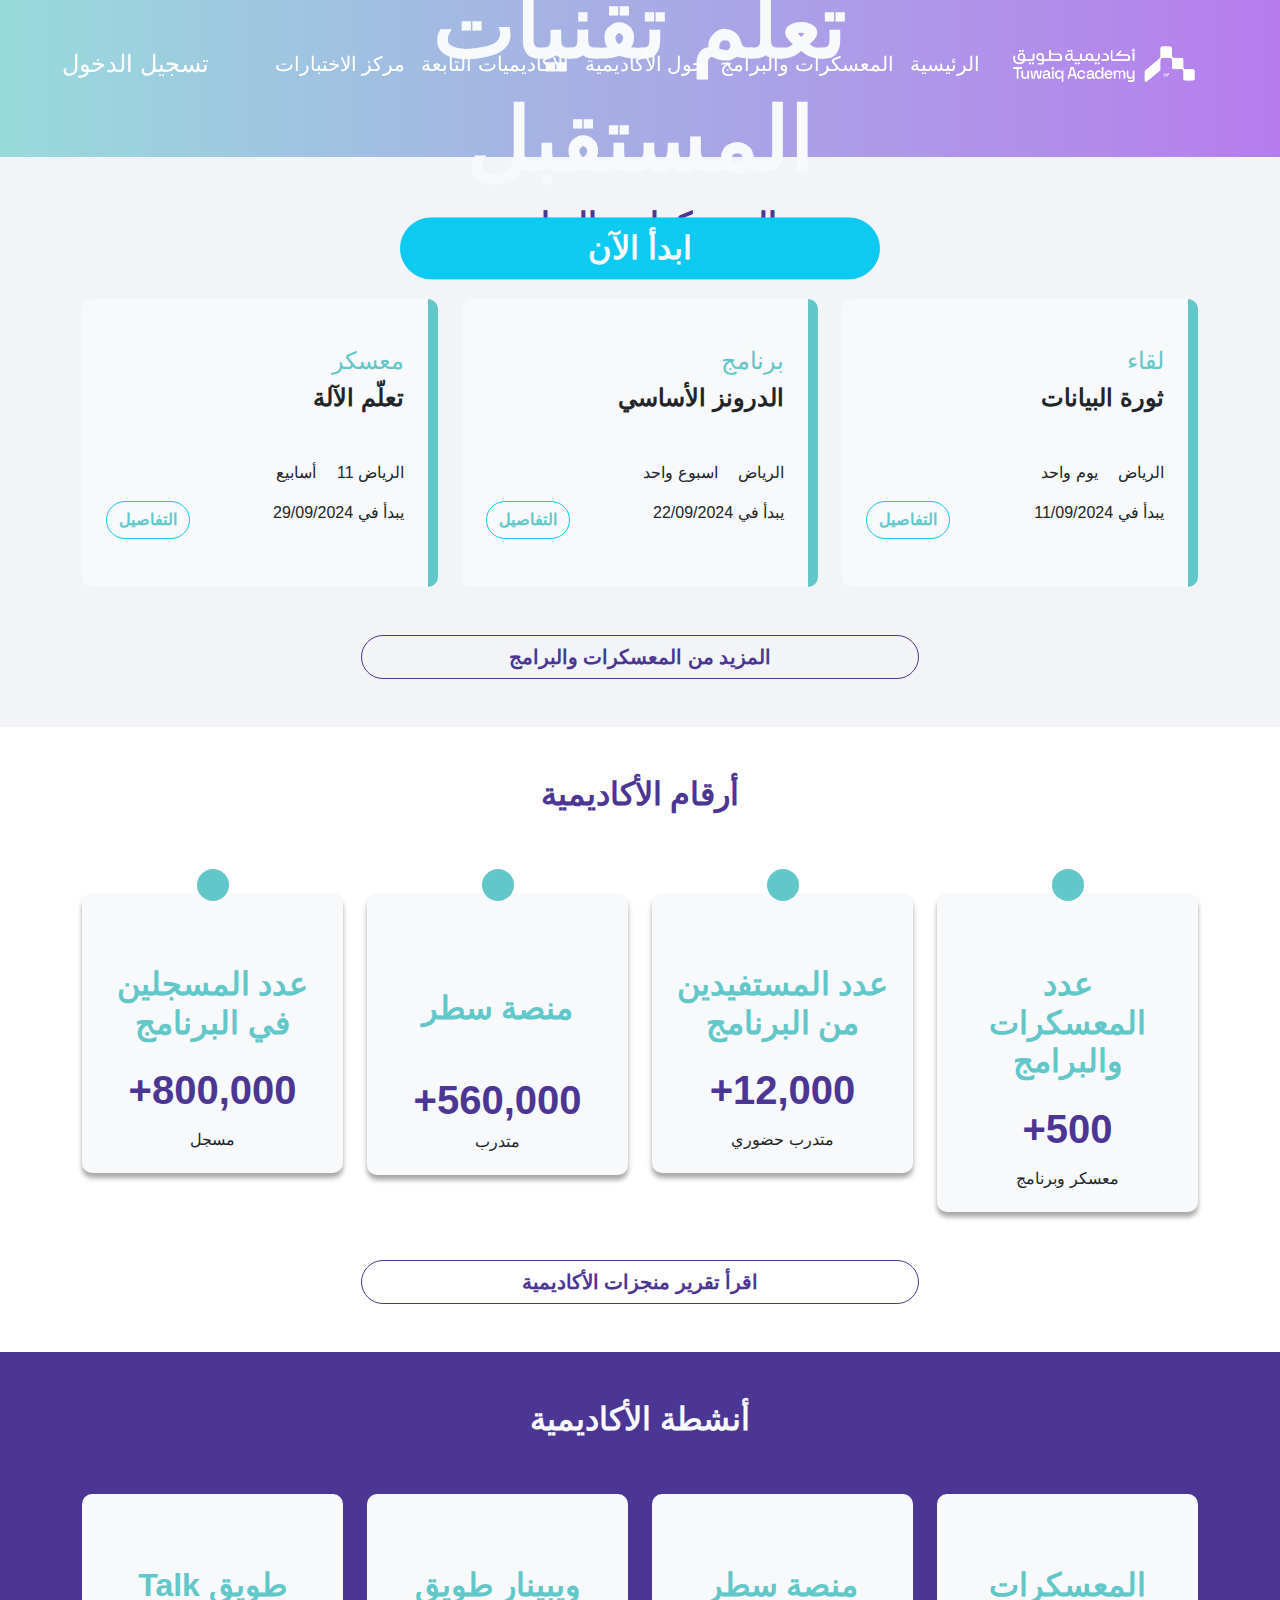
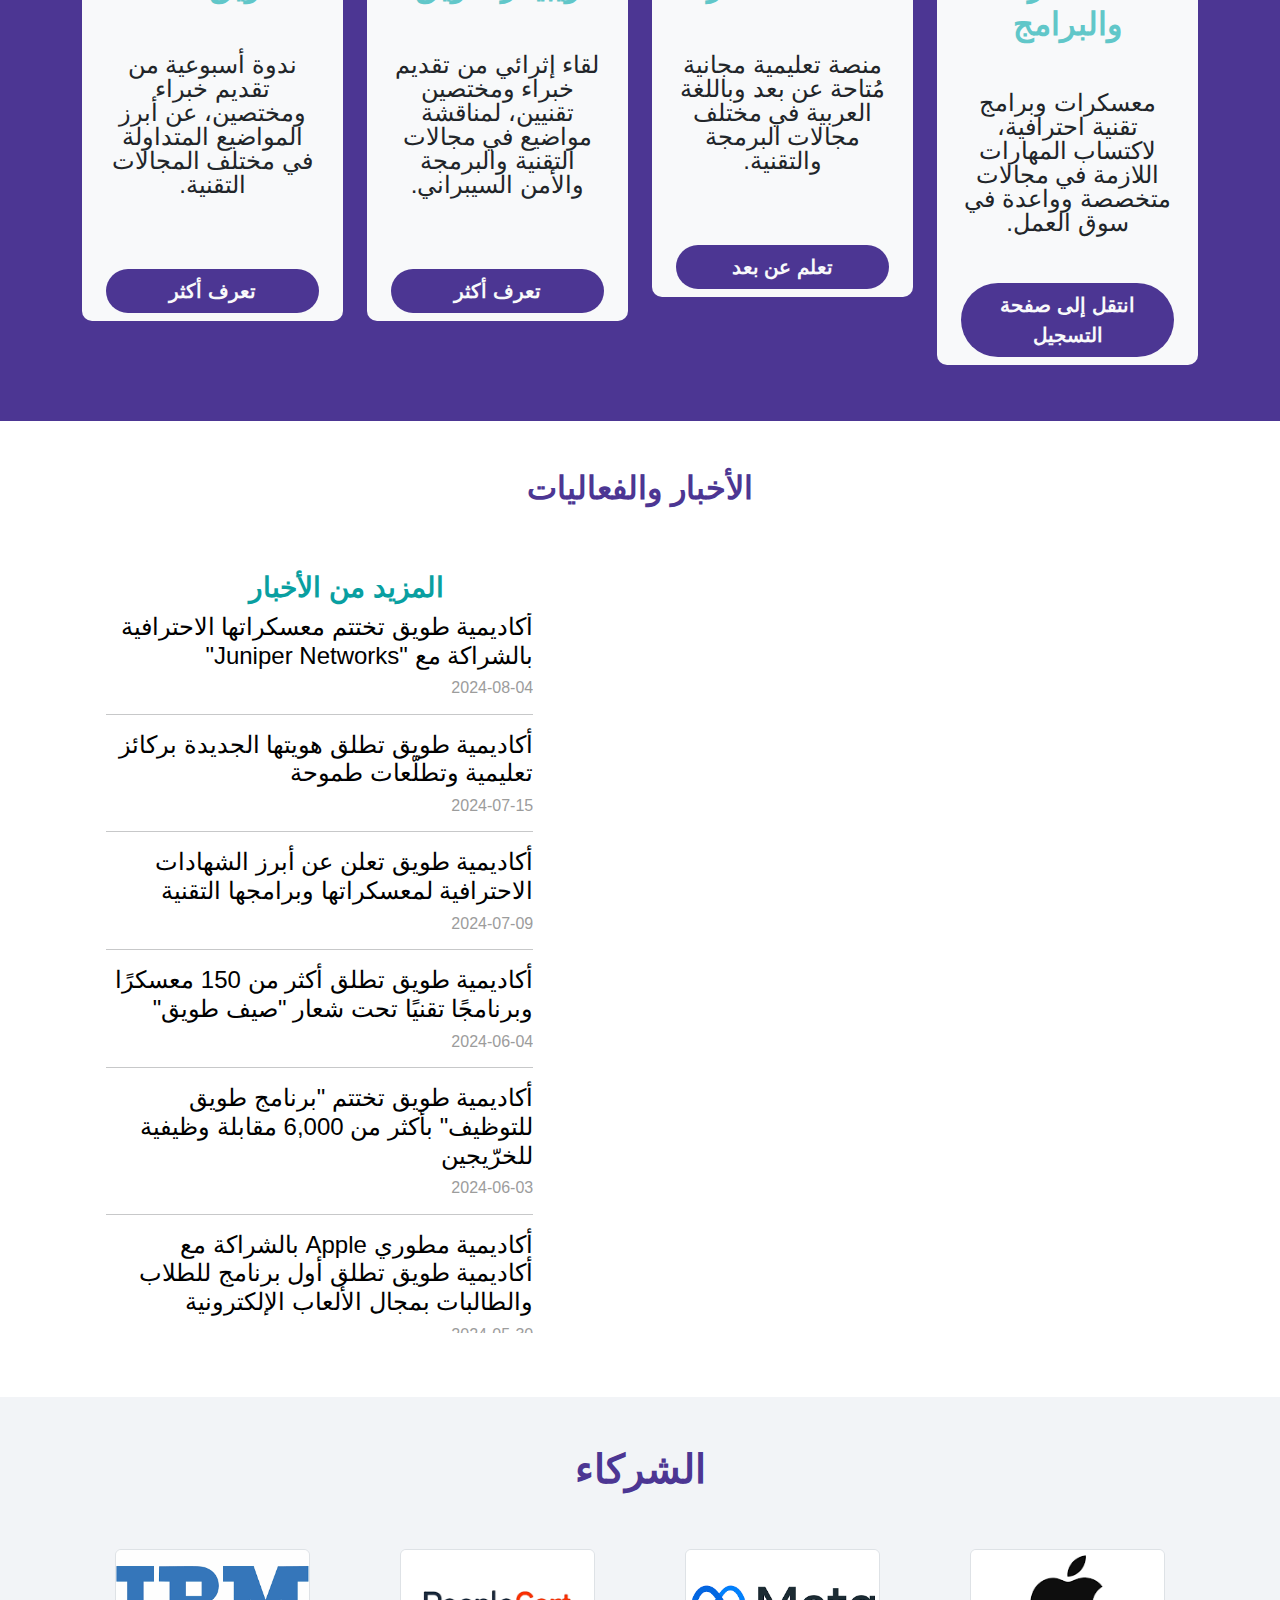
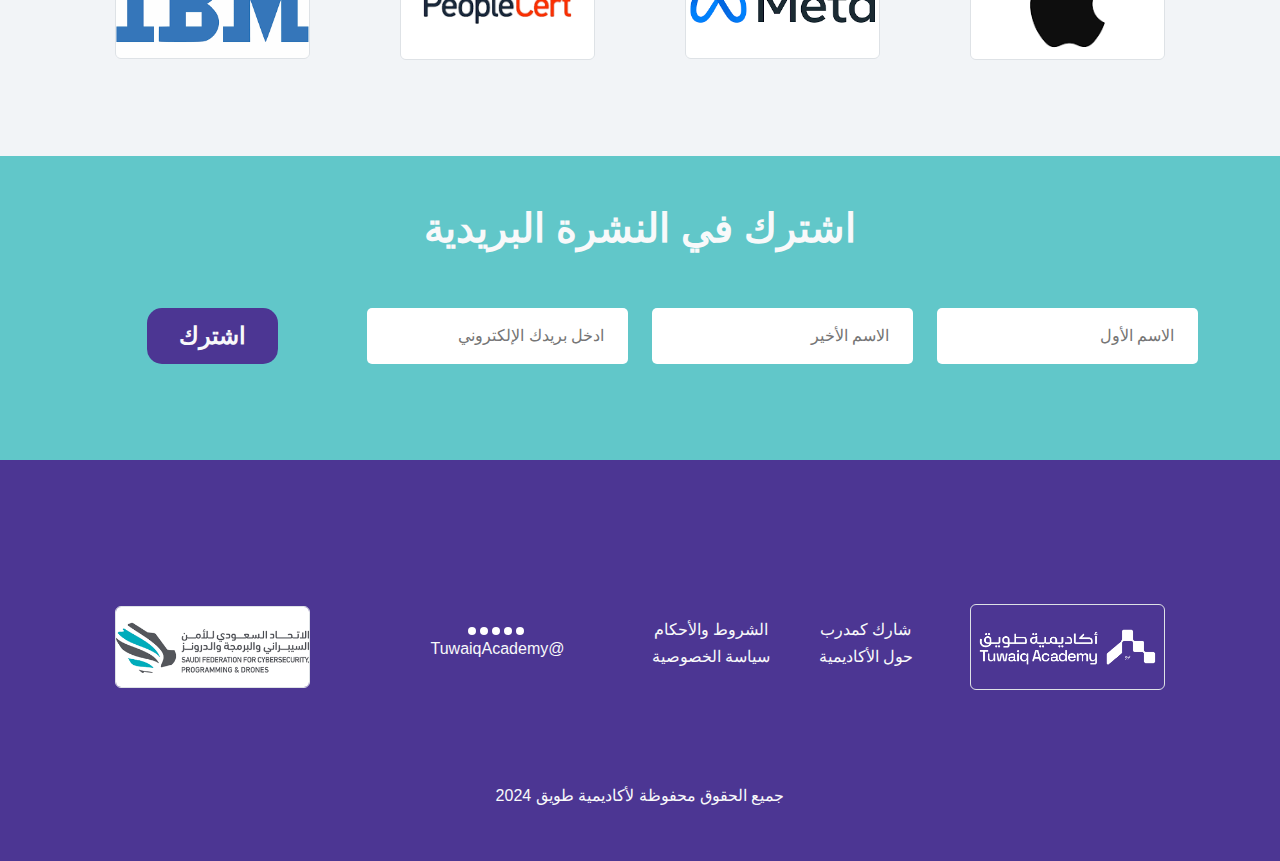
==== commit 0845fb7b: "Upadte Project Tow And Insert News Section" ====
--- a/index.html
+++ b/index.html
@@ -336,6 +336,76 @@
                 </div>
             </section>
             <!-- End: Tuwaiq Activities -->
+
+            <!-- ---------------------------------------------------------------------------------------------------------------------------- -->
+            <!-- ---------------------------------------------------------------------------------------------------------------------------- -->
+            <!-- ---------------------------------------------------------------------------------------------------------------------------- -->
+
+            <!-- Begin: Tuwaiq News -->
+            <section class="tuwaiqnews pt-5 pb-2 text-center">
+                <div class="container">
+                    <h2 class="fs-2 fw-bold">الأخبار والفعاليات</h2>
+                    <div class="row my-5">
+                        <div class="col-xs-12 text-start">
+                            <div class=" pt-3 pb-2 px-4 news d-flex">
+                                <div class="contNews">
+                                    <h3 class="fw-bold">المزيد من الأخبار</h3>
+                                </div>
+                                <div class="lastNews text-end">
+                                    <a href="https://tuwaiq.edu.sa/?gad_source=1&gclid=Cj0KCQjw8--2BhCHARIsAF_w1gw_DEd-E4suixdDwQSU3QiJC44BF2yLvTeQut09jlf7EjvCWbdEwUwaAsHuEALw_wcB"><h2 class="fs-4">أكاديمية طويق تختتم معسكراتها الاحترافية بالشراكة مع "Juniper Networks"</h2></a>
+                                    <a href="https://tuwaiq.edu.sa/?gad_source=1&gclid=Cj0KCQjw8--2BhCHARIsAF_w1gw_DEd-E4suixdDwQSU3QiJC44BF2yLvTeQut09jlf7EjvCWbdEwUwaAsHuEALw_wcB"><h5 class="fs-6">2024-08-04</h5></a>
+
+                                    <hr class="text-dark">
+
+                                    <a href="https://tuwaiq.edu.sa/?gad_source=1&gclid=Cj0KCQjw8--2BhCHARIsAF_w1gw_DEd-E4suixdDwQSU3QiJC44BF2yLvTeQut09jlf7EjvCWbdEwUwaAsHuEALw_wcB"><h2 class="fs-4">أكاديمية طويق تطلق هويتها الجديدة بركائز تعليمية وتطلّعات طموحة</h2></a>
+                                    <a href="https://tuwaiq.edu.sa/?gad_source=1&gclid=Cj0KCQjw8--2BhCHARIsAF_w1gw_DEd-E4suixdDwQSU3QiJC44BF2yLvTeQut09jlf7EjvCWbdEwUwaAsHuEALw_wcB"><h5 class="fs-6">2024-07-15</h5></a>
+
+                                    <hr class="text-dark">
+
+                                    <a href="https://tuwaiq.edu.sa/?gad_source=1&gclid=Cj0KCQjw8--2BhCHARIsAF_w1gw_DEd-E4suixdDwQSU3QiJC44BF2yLvTeQut09jlf7EjvCWbdEwUwaAsHuEALw_wcB"><h2 class="fs-4">أكاديمية طويق تعلن عن أبرز الشهادات الاحترافية لمعسكراتها وبرامجها التقنية</h2></a>
+                                    <a href="https://tuwaiq.edu.sa/?gad_source=1&gclid=Cj0KCQjw8--2BhCHARIsAF_w1gw_DEd-E4suixdDwQSU3QiJC44BF2yLvTeQut09jlf7EjvCWbdEwUwaAsHuEALw_wcB"><h5 class="fs-6">2024-07-09</h5></a>
+                                    
+                                    <hr class="text-dark">
+
+                                    <a href="https://tuwaiq.edu.sa/?gad_source=1&gclid=Cj0KCQjw8--2BhCHARIsAF_w1gw_DEd-E4suixdDwQSU3QiJC44BF2yLvTeQut09jlf7EjvCWbdEwUwaAsHuEALw_wcB"><h2 class="fs-4">أكاديمية طويق تطلق أكثر من 150 معسكرًا وبرنامجًا تقنيًا تحت شعار "صيف طويق"</h2></a>
+                                    <a href="https://tuwaiq.edu.sa/?gad_source=1&gclid=Cj0KCQjw8--2BhCHARIsAF_w1gw_DEd-E4suixdDwQSU3QiJC44BF2yLvTeQut09jlf7EjvCWbdEwUwaAsHuEALw_wcB"><h5 class="fs-6">2024-06-04</h5></a>
+
+                                    <hr class="text-dark">
+
+                                    <a href="https://tuwaiq.edu.sa/?gad_source=1&gclid=Cj0KCQjw8--2BhCHARIsAF_w1gw_DEd-E4suixdDwQSU3QiJC44BF2yLvTeQut09jlf7EjvCWbdEwUwaAsHuEALw_wcB"><h2 class="fs-4">أكاديمية طويق تختتم "برنامج طويق للتوظيف" بأكثر من 6,000 مقابلة وظيفية للخرّيجين</h2></a>
+                                    <a href="https://tuwaiq.edu.sa/?gad_source=1&gclid=Cj0KCQjw8--2BhCHARIsAF_w1gw_DEd-E4suixdDwQSU3QiJC44BF2yLvTeQut09jlf7EjvCWbdEwUwaAsHuEALw_wcB"><h5 class="fs-6">2024-06-03</h5></a>
+                                    
+                                    <hr class="text-dark">
+                                
+                                    <a href="https://tuwaiq.edu.sa/?gad_source=1&gclid=Cj0KCQjw8--2BhCHARIsAF_w1gw_DEd-E4suixdDwQSU3QiJC44BF2yLvTeQut09jlf7EjvCWbdEwUwaAsHuEALw_wcB"><h2 class="fs-4">أكاديمية مطوري Apple بالشراكة مع أكاديمية طويق تطلق أول برنامج للطلاب والطالبات بمجال الألعاب الإلكترونية</h2></a>
+                                    <a href="https://tuwaiq.edu.sa/?gad_source=1&gclid=Cj0KCQjw8--2BhCHARIsAF_w1gw_DEd-E4suixdDwQSU3QiJC44BF2yLvTeQut09jlf7EjvCWbdEwUwaAsHuEALw_wcB"><h5 class="fs-6">2024-05-30</h5></a>
+
+                                    <hr class="text-dark">
+
+                                    <a href="https://tuwaiq.edu.sa/?gad_source=1&gclid=Cj0KCQjw8--2BhCHARIsAF_w1gw_DEd-E4suixdDwQSU3QiJC44BF2yLvTeQut09jlf7EjvCWbdEwUwaAsHuEALw_wcB"><h2 class="fs-4">أكاديمية مطوري Apple بالشراكة مع أكاديمية طويق تحتفي بتخريج 192 طالبة</h2></a>
+                                    <a href="https://tuwaiq.edu.sa/?gad_source=1&gclid=Cj0KCQjw8--2BhCHARIsAF_w1gw_DEd-E4suixdDwQSU3QiJC44BF2yLvTeQut09jlf7EjvCWbdEwUwaAsHuEALw_wcB"><h5 class="fs-6">2024-05-29</h5></a>
+
+                                    <hr class="text-dark">
+
+                                    <a href="https://tuwaiq.edu.sa/?gad_source=1&gclid=Cj0KCQjw8--2BhCHARIsAF_w1gw_DEd-E4suixdDwQSU3QiJC44BF2yLvTeQut09jlf7EjvCWbdEwUwaAsHuEALw_wcB"><h2 class="fs-4">أبطال أكاديمية طويق يحصدون 9 ميداليات ذهبية وفضية واحدة في مُسابقة "ITEX"</h2></a>
+                                    <a href="https://tuwaiq.edu.sa/?gad_source=1&gclid=Cj0KCQjw8--2BhCHARIsAF_w1gw_DEd-E4suixdDwQSU3QiJC44BF2yLvTeQut09jlf7EjvCWbdEwUwaAsHuEALw_wcB"><h5 class="fs-6">2024-05-19</h5></a>
+
+                                    <hr class="text-dark">
+
+                                    <a href="https://tuwaiq.edu.sa/?gad_source=1&gclid=Cj0KCQjw8--2BhCHARIsAF_w1gw_DEd-E4suixdDwQSU3QiJC44BF2yLvTeQut09jlf7EjvCWbdEwUwaAsHuEALw_wcB"><h2 class="fs-4">أكاديمية طويق تشارك بـ 19 طالباً وطالبة في معرض "itex" بماليزيا</h2></a>
+                                    <a href="https://tuwaiq.edu.sa/?gad_source=1&gclid=Cj0KCQjw8--2BhCHARIsAF_w1gw_DEd-E4suixdDwQSU3QiJC44BF2yLvTeQut09jlf7EjvCWbdEwUwaAsHuEALw_wcB"><h5 class="fs-6">2024-05-17</h5></a>
+
+                                    <hr class="text-dark">
+
+                                    <a href="https://tuwaiq.edu.sa/?gad_source=1&gclid=Cj0KCQjw8--2BhCHARIsAF_w1gw_DEd-E4suixdDwQSU3QiJC44BF2yLvTeQut09jlf7EjvCWbdEwUwaAsHuEALw_wcB"><h2 class="fs-4">أكاديمية طويق تحتفي بتخريج طلاب معسكرات "أكاديمية ميتافيرس" بالشراكة مع Meta</h2></a>
+                                    <a href="https://tuwaiq.edu.sa/?gad_source=1&gclid=Cj0KCQjw8--2BhCHARIsAF_w1gw_DEd-E4suixdDwQSU3QiJC44BF2yLvTeQut09jlf7EjvCWbdEwUwaAsHuEALw_wcB"><h5 class="fs-6">2024-04-24</h5></a>
+                                </div>
+                            </div>
+                        </div>
+                    </div>
+                </div>
+            </section>
+            <!-- End: Tuwaiq News -->
         </main>
         <!-- Begin: Main Section -->
 
--- a/css/style.css
+++ b/css/style.css
@@ -179,6 +179,44 @@
     color: #4C3693 !important; 
 }
 /*=== Tuwaiq Activities ===*/
+/* ----------------------------------------------------------------------------------------------------------------- */
+/* ----------------------------------------------------------------------------------------------------------------- */
+/* ----------------------------------------------------------------------------------------------------------------- */
+/* Tuwaiq News */
+main .tuwaiqnews h2 {
+    color: #4C3693;
+}
+
+main .tuwaiqnews .news {
+    flex-direction: column;
+    align-items: end;
+    justify-content: center;
+}
+
+main .tuwaiqnews .news .contNews {
+    width: 45%;
+    display: flex;
+    justify-content: center;
+}
+
+main .tuwaiqnews .news h3 {
+    color: rgb(9, 159, 161) !important;
+}
+
+main .tuwaiqnews .news .lastNews {
+    width: 40%;
+    height: 80vh;
+    overflow: auto;
+}
+
+main .tuwaiqnews .news .lastNews h2 {
+    color: #000 !important;
+}
+
+main .tuwaiqnews .news .lastNews h5 {
+    color: rgb(156, 156, 156);
+}
+/*=== Tuwaiq News ====*/
 /*/// Main Section ///*/
 /* =========================================================================================================================================== */
 /* =========================================================================================================================================== */
@@ -283,13 +321,4 @@
     }
     /*=== Header Section ===*/
 }
-/*/// Phones And Tablets, 992px And Down ///*/
-/* /////////////////////////////////////////////////////////////////////////////////////////////////////////////////////////////////////////// */
-/* /////////////////////////////////////////////////////////////////////////////////////////////////////////////////////////////////////////// */
-/* /////////////////////////////////////////////////////////////////////////////////////////////////////////////////////////////////////////// */
-/* Large devices (laptops/desktops, 992px and up) */
-/* @media only screen and (min-height: 100vh) {
-    nav {
-        background-color: #fff !important;
-    }
-} */+/*/// Phones And Tablets, 992px And Down ///*/